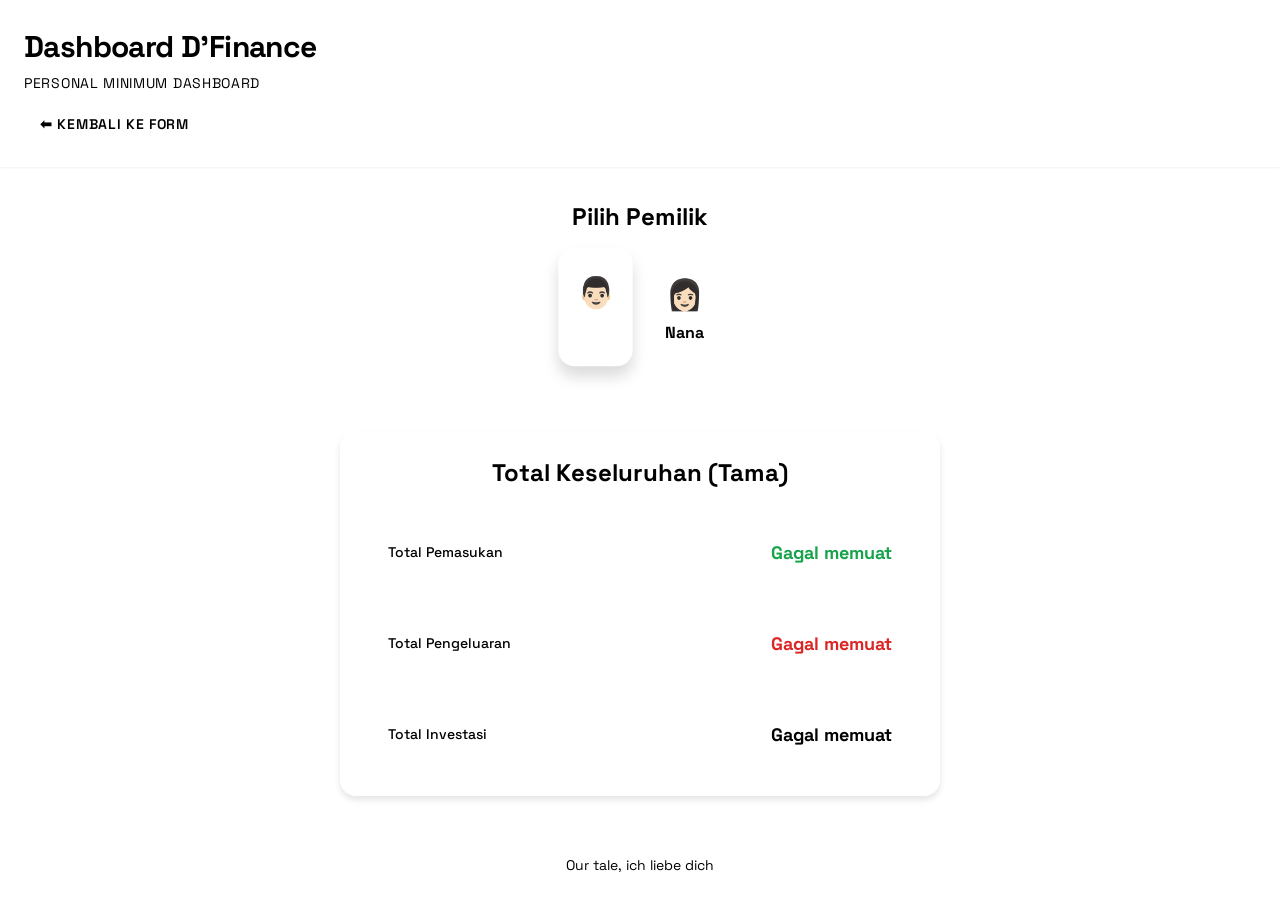
==== frontend/dashboard.html @ e36e6f77 "feat: dashboard minimum page" ====
<!DOCTYPE html>
<html lang="id">
<head>
    <meta charset="UTF-8">
    <meta name="viewport" content="width=device-width, initial-scale=1.0">
    <title>Dashboard Minimum - D'Finance 7386</title>
    <link href="https://fonts.googleapis.com/css2?family=Space+Grotesk:wght@400;500;600;700&family=Playfair+Display:ital,wght@0,400;0,600;1,400&family=Caveat:wght@400;600&display=swap" rel="stylesheet">
    <link rel="stylesheet" href="css/main.css">
    <link rel="stylesheet" href="css/themes.css">
</head>
<body class="theme-tama">
    <div class="app-container">
        <header class="app-header">
            <div class="header-content">
                <h1 class="app-title">Dashboard D'Finance</h1>
                <p class="app-subtitle">Personal Minimum Dashboard</p>
                <div class="header-actions" style="margin-top: 0.75rem;">
                    <a href="index.html" class="btn" style="background-color: transparent; border: 1px solid var(--accent-color); color: var(--accent-color); font-size: 0.875rem; padding: 0.5rem 1rem; display: inline-flex; align-items: center; text-decoration: none;">
                        ⬅ Kembali ke Form
                    </a>
                </div>
            </div>
        </header>

        <main class="app-main" style="flex-direction: column; align-items: center;">
            <div style="text-align: center; margin-bottom: 2rem;">
                <h2 style="font-size: 1.5rem; margin-bottom: 1rem; color: var(--text-primary);">Pilih Pemilik</h2>
                <div class="owner-selector" style="display: flex; gap: 1rem; justify-content: center; max-width: 400px; margin: 0 auto;">
                    <button class="owner-btn active" id="btnTama" onclick="selectOwner('Tama')">
                        <span class="owner-icon">👨🏻</span>
                        <span class="owner-name">Tama</span>
                    </button>
                    <button class="owner-btn" id="btnNana" onclick="selectOwner('Nana')">
                        <span class="owner-icon">👩🏻</span>
                        <span class="owner-name">Nana</span>
                    </button>
                </div>
            </div>

            <div class="quick-stats" id="dashboardStats" style="width: 100%; max-width: 600px; position: static;">
                <h3 class="stats-title" style="text-align: center; font-size: 1.5rem; margin-bottom: 1.5rem;" id="dashboardOwnerTitle">Total Keseluruhan (Tama)</h3>
                <div class="stats-grid">
                    <div class="stat-item" style="padding: 1.5rem;">
                        <span class="stat-label">Total Pemasukan</span>
                        <span class="stat-value stat-income" id="totalIncome">Memuat...</span>
                    </div>
                    <div class="stat-item" style="padding: 1.5rem;">
                        <span class="stat-label">Total Pengeluaran</span>
                        <span class="stat-value stat-expense" id="totalExpense">Memuat...</span>
                    </div>
                    <div class="stat-item" style="padding: 1.5rem;">
                        <span class="stat-label">Total Investasi</span>
                        <span class="stat-value stat-investment" id="totalInvestment">Memuat...</span>
                    </div>
                </div>
            </div>
        </main>
        <footer class="app-footer">
            <p class="footer-text">Our tale, ich liebe dich</p>
        </footer>
    </div>

    <script src="js/config-loader.js"></script>
    <script>
        let allStats = null;
        let currentOwner = 'Tama';

        async function fetchDashboardStats() {
            try {
                const configLoader = new ConfigLoader();
                await configLoader.load();
                
                const response = await fetch(`${configLoader.config.appsScriptUrl}?action=getStats`);
                const data = await response.json();
                
                if (data.success && data.stats) {
                    allStats = data.stats;
                    renderStats();
                }
            } catch (e) {
                console.error(e);
                document.getElementById('totalIncome').textContent = "Gagal memuat";
                document.getElementById('totalExpense').textContent = "Gagal memuat";
                document.getElementById('totalInvestment').textContent = "Gagal memuat";
            }
        }

        function formatCurrency(amount) {
            return new Intl.NumberFormat('id-ID', {
                style: 'currency',
                currency: 'IDR',
                minimumFractionDigits: 0,
                maximumFractionDigits: 0
            }).format(amount);
        }

        function selectOwner(owner) {
            currentOwner = owner;
            document.body.className = `theme-${owner.toLowerCase()}`;
            
            document.getElementById('btnTama').classList.toggle('active', owner === 'Tama');
            document.getElementById('btnNana').classList.toggle('active', owner === 'Nana');
            
            renderStats();
        }

        function renderStats() {
            document.getElementById('dashboardOwnerTitle').textContent = `Total Keseluruhan (${currentOwner})`;
            
            if (allStats && allStats[currentOwner]) {
                const s = allStats[currentOwner];
                document.getElementById('totalIncome').textContent = formatCurrency(s.income);
                document.getElementById('totalExpense').textContent = formatCurrency(s.expense);
                document.getElementById('totalInvestment').textContent = formatCurrency(s.investment);
            } else if (allStats) {
                document.getElementById('totalIncome').textContent = "Rp 0";
                document.getElementById('totalExpense').textContent = "Rp 0";
                document.getElementById('totalInvestment').textContent = "Rp 0";
            }
        }
        
        // Parse URL params
        const urlParams = new URLSearchParams(window.location.search);
        const ownerParam = urlParams.get('owner');
        if (ownerParam && (ownerParam === 'Tama' || ownerParam === 'Nana')) {
            currentOwner = ownerParam;
            selectOwner(currentOwner);
        } else {
            selectOwner('Tama');
        }

        fetchDashboardStats();
    </script>
</body>
</html>
---- frontend/css/main.css ----
/* ============================================
   BINDER 7386 BUDGETING APP - MAIN STYLESHEET
   ============================================ */

* {
    margin: 0;
    padding: 0;
    box-sizing: border-box;
}

:root {
    /* Spacing */
    --spacing-xs: 0.25rem;
    --spacing-sm: 0.5rem;
    --spacing-md: 1rem;
    --spacing-lg: 1.5rem;
    --spacing-xl: 2rem;
    --spacing-xxl: 3rem;

    /* Typography */
    --font-primary: 'Space Grotesk', sans-serif;
    --font-secondary: 'Playfair Display', serif;
    --font-handwriting: 'Caveat', cursive;
    
    --font-size-xs: 0.75rem;
    --font-size-sm: 0.875rem;
    --font-size-base: 1rem;
    --font-size-lg: 1.125rem;
    --font-size-xl: 1.25rem;
    --font-size-2xl: 1.5rem;
    --font-size-3xl: 1.875rem;
    --font-size-4xl: 2.25rem;

    --line-height-tight: 1.2;
    --line-height-normal: 1.5;
    --line-height-loose: 1.75;

    /* Border Radius */
    --radius-sm: 0.25rem;
    --radius-md: 0.5rem;
    --radius-lg: 1rem;
    --radius-full: 9999px;

    /* Transitions */
    --transition-fast: 150ms ease-in-out;
    --transition-base: 300ms ease-in-out;
    --transition-slow: 500ms ease-in-out;

    /* Shadows */
    --shadow-sm: 0 1px 2px rgba(0, 0, 0, 0.05);
    --shadow-md: 0 4px 6px rgba(0, 0, 0, 0.1);
    --shadow-lg: 0 10px 15px rgba(0, 0, 0, 0.15);
    --shadow-xl: 0 20px 25px rgba(0, 0, 0, 0.2);
}

html {
    font-size: 16px;
    -webkit-font-smoothing: antialiased;
    -moz-osx-font-smoothing: grayscale;
}

body {
    font-family: var(--font-primary);
    line-height: var(--line-height-normal);
    transition:
        background-color var(--transition-base),
        color var(--transition-base);
}

/* Smooth full-page theme crossfade — triggered by ThemeManager */
body.theme-transitioning *,
body.theme-transitioning {
    transition:
        background-color 0.35s ease,
        color 0.35s ease,
        border-color 0.35s ease,
        box-shadow 0.35s ease !important;
}

/* ============================================
   LAYOUT STRUCTURE
   ============================================ */

.app-container {
    display: flex;
    flex-direction: column;
    min-height: 100vh;
    background-color: var(--bg-primary);
    color: var(--text-primary);
}

.app-header {
    padding: var(--spacing-lg) var(--spacing-lg);
    border-bottom: 1px solid var(--border-color);
    background-color: var(--bg-secondary);
    display: flex;
    justify-content: space-between;
    align-items: center;
    box-shadow: var(--shadow-sm);
    position: sticky;
    top: 0;
    z-index: 100;
}

.header-content {
    flex: 1;
}

.app-title {
    font-size: var(--font-size-3xl);
    font-weight: 700;
    margin: 0;
    color: var(--accent-color);
    letter-spacing: -0.02em;
}

.app-subtitle {
    font-size: var(--font-size-sm);
    color: var(--text-secondary);
    margin-top: var(--spacing-xs);
    text-transform: uppercase;
    letter-spacing: 0.05em;
}

.app-main {
    flex: 1;
    display: flex;
    gap: var(--spacing-xl);
    padding: var(--spacing-xl) var(--spacing-lg);
    max-width: 1200px;
    margin: 0 auto;
    width: 100%;
}

.app-footer {
    padding: var(--spacing-lg);
    text-align: center;
    border-top: 1px solid var(--border-color);
    background-color: var(--bg-secondary);
    color: var(--text-secondary);
    font-size: var(--font-size-sm);
}

/* ============================================
   FORM STYLES
   ============================================ */

.transaction-form {
    flex: 1;
    min-width: 0;
    background-color: var(--bg-secondary);
    padding: var(--spacing-lg);
    border-radius: var(--radius-lg);
    box-shadow: var(--shadow-md);
    border: 1px solid var(--border-color);
    position: relative;
}

.form-group {
    margin-bottom: var(--spacing-lg);
    display: flex;
    flex-direction: column;
}

.form-group--owner {
    margin-bottom: var(--spacing-xl);
}

.form-label {
    font-size: var(--font-size-base);
    font-weight: 600;
    margin-bottom: var(--spacing-sm);
    color: var(--text-primary);
    display: flex;
    align-items: center;
    gap: var(--spacing-sm);
}

.optional-badge {
    font-size: var(--font-size-xs);
    font-weight: 400;
    color: var(--text-secondary);
    padding: 0 var(--spacing-sm);
}

/* Owner Selector */
.owner-hint {
    font-size: var(--font-size-xs);
    color: var(--text-secondary);
    margin-bottom: var(--spacing-sm);
    margin-top: calc(-0.25 * var(--spacing-sm));
    opacity: 0.75;
}

.owner-selector {
    display: grid;
    grid-template-columns: 1fr 1fr;
    gap: var(--spacing-md);
}

/* Small badge showing the theme name inside the owner button */
.owner-theme-tag {
    font-size: 0.65rem;
    font-weight: 600;
    letter-spacing: 0.08em;
    text-transform: uppercase;
    opacity: 0.55;
    margin-top: 2px;
}

.owner-btn {
    padding: var(--spacing-lg) var(--spacing-md);
    border: 2px solid var(--border-color);
    border-radius: var(--radius-lg);
    background-color: var(--bg-primary);
    color: var(--text-secondary);
    cursor: pointer;
    transition: all 0.3s cubic-bezier(0.34, 1.56, 0.64, 1);
    display: flex;
    flex-direction: column;
    align-items: center;
    gap: var(--spacing-sm);
    font-family: var(--font-primary);
    font-size: var(--font-size-base);
    font-weight: 600;
    min-height: 110px;
    position: relative;
    overflow: hidden;
}

.owner-btn:hover {
    border-color: var(--accent-color);
    background-color: var(--bg-secondary);
    transform: translateY(-2px);
}

.owner-btn.active {
    border-color: var(--accent-color);
    background-color: var(--accent-color);
    color: white;
    box-shadow: var(--shadow-lg);
    transform: translateY(-2px) scale(1.02);
}

.owner-icon {
    font-size: var(--font-size-3xl);
    transition: transform 0.3s ease;
}

.owner-btn:hover .owner-icon {
    transform: scale(1.15);
}

.owner-name {
    font-size: var(--font-size-base);
    font-weight: 700;
    letter-spacing: 0.02em;
}

/* Form Inputs */
.form-input {
    padding: var(--spacing-md);
    border: 1px solid var(--border-color);
    border-radius: var(--radius-md);
    font-family: var(--font-primary);
    font-size: var(--font-size-base);
    color: var(--text-primary);
    background-color: var(--bg-primary);
    transition: all var(--transition-base);
}

.form-input:focus {
    outline: none;
    border-color: var(--accent-color);
    box-shadow: 0 0 0 3px var(--accent-color-20);
}

.form-input::placeholder {
    color: var(--text-secondary);
}

.form-select {
    appearance: none;
    background-image: url("data:image/svg+xml;charset=UTF-8,%3csvg xmlns='http://www.w3.org/2000/svg' viewBox='0 0 24 24' fill='none' stroke='currentColor' stroke-width='2' stroke-linecap='round' stroke-linejoin='round'%3e%3cpolyline points='6 9 12 15 18 9'%3e%3c/polyline%3e%3c/svg%3e");
    background-repeat: no-repeat;
    background-position: right var(--spacing-md) center;
    background-size: 1.25rem;
    padding-right: calc(var(--spacing-md) + 1.75rem);
}

.form-textarea {
    resize: vertical;
    min-height: 6rem;
    font-family: var(--font-primary);
}

/* Amount Input */
.amount-input-wrapper {
    position: relative;
    display: flex;
    align-items: center;
}

.currency-prefix {
    position: absolute;
    left: var(--spacing-md);
    color: var(--text-secondary);
    font-weight: 600;
    pointer-events: none;
}

.amount-input {
    padding-left: calc(var(--spacing-md) + 1.75rem) !important;
    text-align: right;
    font-weight: 600;
    font-size: var(--font-size-lg);
}

.form-hint {
    display: block;
    margin-top: var(--spacing-sm);
    font-size: var(--font-size-sm);
    color: var(--text-secondary);
}

/* Image Upload */
.image-upload-area {
    border: 2px dashed var(--border-color);
    border-radius: var(--radius-lg);
    padding: var(--spacing-lg);
    text-align: center;
    cursor: pointer;
    transition: all var(--transition-base);
    background-color: var(--bg-primary);
}

.image-upload-area:hover {
    border-color: var(--accent-color);
    background-color: var(--accent-color-10);
}

.image-upload-area.drag-over {
    border-color: var(--accent-color);
    background-color: var(--accent-color-10);
}

.image-input {
    display: none;
}

.upload-prompt {
    display: flex;
    flex-direction: column;
    align-items: center;
    gap: var(--spacing-sm);
    color: var(--text-secondary);
}

.upload-icon {
    font-size: var(--font-size-4xl);
}

.upload-prompt p {
    margin: 0;
    font-weight: 500;
}

.upload-prompt small {
    font-size: var(--font-size-xs);
    color: var(--text-secondary);
}

.image-preview {
    position: relative;
    margin-top: var(--spacing-md);
    border-radius: var(--radius-lg);
    overflow: hidden;
}

.image-preview img {
    max-width: 100%;
    max-height: 200px;
    border-radius: var(--radius-lg);
}

.btn-remove-image {
    position: absolute;
    top: var(--spacing-sm);
    right: var(--spacing-sm);
    width: 2rem;
    height: 2rem;
    border-radius: 50%;
    background-color: rgba(0, 0, 0, 0.7);
    color: white;
    border: none;
    cursor: pointer;
    display: flex;
    align-items: center;
    justify-content: center;
    font-size: var(--font-size-lg);
    transition: background-color var(--transition-base);
}

.btn-remove-image:hover {
    background-color: rgba(0, 0, 0, 0.9);
}

/* Form Feedback */
.form-feedback {
    padding: var(--spacing-md);
    border-radius: var(--radius-md);
    margin-bottom: var(--spacing-lg);
    font-size: var(--font-size-sm);
    animation: slideDown var(--transition-base);
}

.form-feedback.success {
    background-color: var(--success-bg);
    color: var(--success-text);
    border-left: 4px solid var(--success-color);
}

.form-feedback.error {
    background-color: var(--error-bg);
    color: var(--error-text);
    border-left: 4px solid var(--error-color);
}

.form-feedback.warning {
    background-color: var(--warning-bg);
    color: var(--warning-text);
    border-left: 4px solid var(--warning-color);
}

/* Form Loading */
.form-loading {
    position: absolute;
    inset: 0;
    background-color: rgba(255, 255, 255, 0.8);
    border-radius: var(--radius-lg);
    display: flex;
    flex-direction: column;
    align-items: center;
    justify-content: center;
    gap: var(--spacing-md);
    z-index: 50;
}

.spinner {
    width: 3rem;
    height: 3rem;
    border: 3px solid var(--accent-color-20);
    border-top-color: var(--accent-color);
    border-radius: 50%;
    animation: spin 1s linear infinite;
}

/* ============================================
   BUTTONS
   ============================================ */

.btn {
    padding: var(--spacing-md) var(--spacing-lg);
    border: none;
    border-radius: var(--radius-md);
    font-family: var(--font-primary);
    font-size: var(--font-size-base);
    font-weight: 600;
    cursor: pointer;
    transition: all var(--transition-base);
    text-transform: uppercase;
    letter-spacing: 0.05em;
    display: inline-flex;
    align-items: center;
    justify-content: center;
    gap: var(--spacing-sm);
}

.btn-primary {
    background-color: var(--accent-color);
    color: white;
    width: 100%;
}

.btn-primary:hover {
    background-color: var(--accent-color-dark);
    box-shadow: var(--shadow-md);
}

.btn-primary:active {
    transform: scale(0.98);
}

.btn-primary:disabled {
    opacity: 0.6;
    cursor: not-allowed;
}

.btn-submit {
    margin-top: var(--spacing-lg);
    padding: var(--spacing-lg);
    font-size: var(--font-size-lg);
}

.btn-loader {
    font-size: var(--font-size-2xl);
    animation: bounce 1s infinite;
}

/* ============================================
   THEME SWITCHER
   ============================================ */

.theme-switcher {
    padding: var(--spacing-sm) var(--spacing-md);
    border: 1px solid var(--border-color);
    border-radius: var(--radius-full);
    background-color: var(--bg-primary);
    color: var(--text-primary);
    cursor: pointer;
    transition: all var(--transition-base);
    display: flex;
    align-items: center;
    gap: var(--spacing-sm);
    font-size: var(--font-size-sm);
    font-weight: 500;
}

.theme-switcher:hover {
    border-color: var(--accent-color);
    background-color: var(--accent-color-10);
}

.theme-indicator {
    width: 0.75rem;
    height: 0.75rem;
    border-radius: 50%;
    background-color: var(--accent-color);
}

/* ============================================
   QUICK STATS
   ============================================ */

.quick-stats {
    width: 300px;
    background-color: var(--bg-secondary);
    padding: var(--spacing-lg);
    border-radius: var(--radius-lg);
    box-shadow: var(--shadow-md);
    border: 1px solid var(--border-color);
    height: fit-content;
    position: sticky;
    top: calc(var(--spacing-xl) + 4rem);
}

.stats-title {
    font-size: var(--font-size-lg);
    font-weight: 700;
    margin-bottom: var(--spacing-lg);
    color: var(--text-primary);
}

.stats-grid {
    display: flex;
    flex-direction: column;
    gap: var(--spacing-md);
}

.stat-item {
    display: flex;
    justify-content: space-between;
    align-items: center;
    padding: var(--spacing-md);
    background-color: var(--bg-primary);
    border-radius: var(--radius-md);
    border: 1px solid var(--border-color);
}

.stat-label {
    font-size: var(--font-size-sm);
    color: var(--text-secondary);
    font-weight: 500;
}

.stat-value {
    font-size: var(--font-size-lg);
    font-weight: 700;
    font-variant-numeric: tabular-nums;
}

.stat-income {
    color: #16a34a;
}

.stat-expense {
    color: #dc2626;
}

.stat-net {
    color: var(--accent-color);
}

/* ============================================
   RESPONSIVE DESIGN
   ============================================ */

@media (max-width: 1024px) {
    .app-main {
        flex-direction: column;
    }

    .quick-stats {
        width: 100%;
        position: static;
        order: -1;
    }
}

@media (max-width: 768px) {
    .app-header {
        flex-direction: column;
        text-align: center;
        gap: var(--spacing-md);
    }

    .app-main {
        padding: var(--spacing-lg) var(--spacing-md);
        gap: var(--spacing-lg);
    }

    .transaction-form {
        padding: var(--spacing-md);
    }

    .owner-selector {
        grid-template-columns: 1fr;
    }

    .form-group {
        margin-bottom: var(--spacing-md);
    }

    .stats-grid {
        grid-template-columns: 1fr;
    }
}

@media (max-width: 480px) {
    :root {
        --spacing-lg: 1rem;
        --font-size-2xl: 1.25rem;
        --font-size-3xl: 1.5rem;
    }

    .app-header {
        padding: var(--spacing-md);
    }

    .app-main {
        padding: var(--spacing-md);
    }

    .app-title {
        font-size: var(--font-size-2xl);
    }

    .transaction-form {
        padding: var(--spacing-md);
    }

    .btn {
        padding: var(--spacing-md);
        font-size: var(--font-size-sm);
    }
}

/* ============================================
   ANIMATIONS
   ============================================ */

@keyframes slideDown {
    from {
        opacity: 0;
        transform: translateY(-0.75rem);
    }
    to {
        opacity: 1;
        transform: translateY(0);
    }
}

@keyframes spin {
    to {
        transform: rotate(360deg);
    }
}

@keyframes bounce {
    0%, 100% {
        opacity: 1;
    }
    50% {
        opacity: 0.5;
    }
}

/* Pulse animation for selected owner icon */
@keyframes ownerPulse {
    0%, 100% {
        transform: scale(1);
    }
    50% {
        transform: scale(1.2);
    }
}

/* Shimmer for submit button */
@keyframes shimmer {
    0% { left: -100%; }
    100% { left: 200%; }
}

/* Fade-in for form feedback */
@keyframes fadeInUp {
    from {
        opacity: 0;
        transform: translateY(0.5rem);
    }
    to {
        opacity: 1;
        transform: translateY(0);
    }
}

.form-feedback {
    animation: fadeInUp 0.3s ease;
}
/ *   D a s h b o a r d   M o d a l   * /  
 . d a s h b o a r d - m o d a l   {   d i s p l a y :   n o n e ;   p o s i t i o n :   f i x e d ;   i n s e t :   0 ;   b a c k g r o u n d - c o l o r :   r g b a ( 0 ,   0 ,   0 ,   0 . 5 ) ;   z - i n d e x :   1 0 0 0 ;   a l i g n - i t e m s :   c e n t e r ;   j u s t i f y - c o n t e n t :   c e n t e r ;   b a c k d r o p - f i l t e r :   b l u r ( 4 p x ) ;   a n i m a t i o n :   f a d e I n   0 . 3 s   e a s e ;   }  
 . d a s h b o a r d - m o d a l . a c t i v e   {   d i s p l a y :   f l e x ;   }  
 . d a s h b o a r d - m o d a l - c o n t e n t   {   b a c k g r o u n d - c o l o r :   v a r ( - - b g - s e c o n d a r y ) ;   p a d d i n g :   v a r ( - - s p a c i n g - x l ) ;   b o r d e r - r a d i u s :   v a r ( - - r a d i u s - l g ) ;   b o x - s h a d o w :   v a r ( - - s h a d o w - x l ) ;   w i d t h :   9 0 % ;   m a x - w i d t h :   5 0 0 p x ;   p o s i t i o n :   r e l a t i v e ;   b o r d e r :   1 p x   s o l i d   v a r ( - - b o r d e r - c o l o r ) ;   a n i m a t i o n :   s l i d e U p   0 . 3 s   e a s e ;   }  
 . b t n - c l o s e - m o d a l   {   p o s i t i o n :   a b s o l u t e ;   t o p :   v a r ( - - s p a c i n g - m d ) ;   r i g h t :   v a r ( - - s p a c i n g - m d ) ;   b a c k g r o u n d :   n o n e ;   b o r d e r :   n o n e ;   f o n t - s i z e :   v a r ( - - f o n t - s i z e - x l ) ;   c o l o r :   v a r ( - - t e x t - s e c o n d a r y ) ;   c u r s o r :   p o i n t e r ;   t r a n s i t i o n :   c o l o r   v a r ( - - t r a n s i t i o n - b a s e ) ;   }  
 . b t n - c l o s e - m o d a l : h o v e r   {   c o l o r :   v a r ( - - t e x t - p r i m a r y ) ;   }  
 . m o d a l - t i t l e   {   f o n t - s i z e :   v a r ( - - f o n t - s i z e - 2 x l ) ;   f o n t - w e i g h t :   7 0 0 ;   c o l o r :   v a r ( - - a c c e n t - c o l o r ) ;   m a r g i n - b o t t o m :   v a r ( - - s p a c i n g - x s ) ;   }  
 . m o d a l - s u b t i t l e   {   f o n t - s i z e :   v a r ( - - f o n t - s i z e - s m ) ;   c o l o r :   v a r ( - - t e x t - s e c o n d a r y ) ;   m a r g i n - b o t t o m :   v a r ( - - s p a c i n g - l g ) ;   }  
 @ k e y f r a m e s   s l i d e U p   {   f r o m   {   t r a n s f o r m :   t r a n s l a t e Y ( 2 0 p x ) ;   o p a c i t y :   0 ;   }   t o   {   t r a n s f o r m :   t r a n s l a t e Y ( 0 ) ;   o p a c i t y :   1 ;   }   }  
 
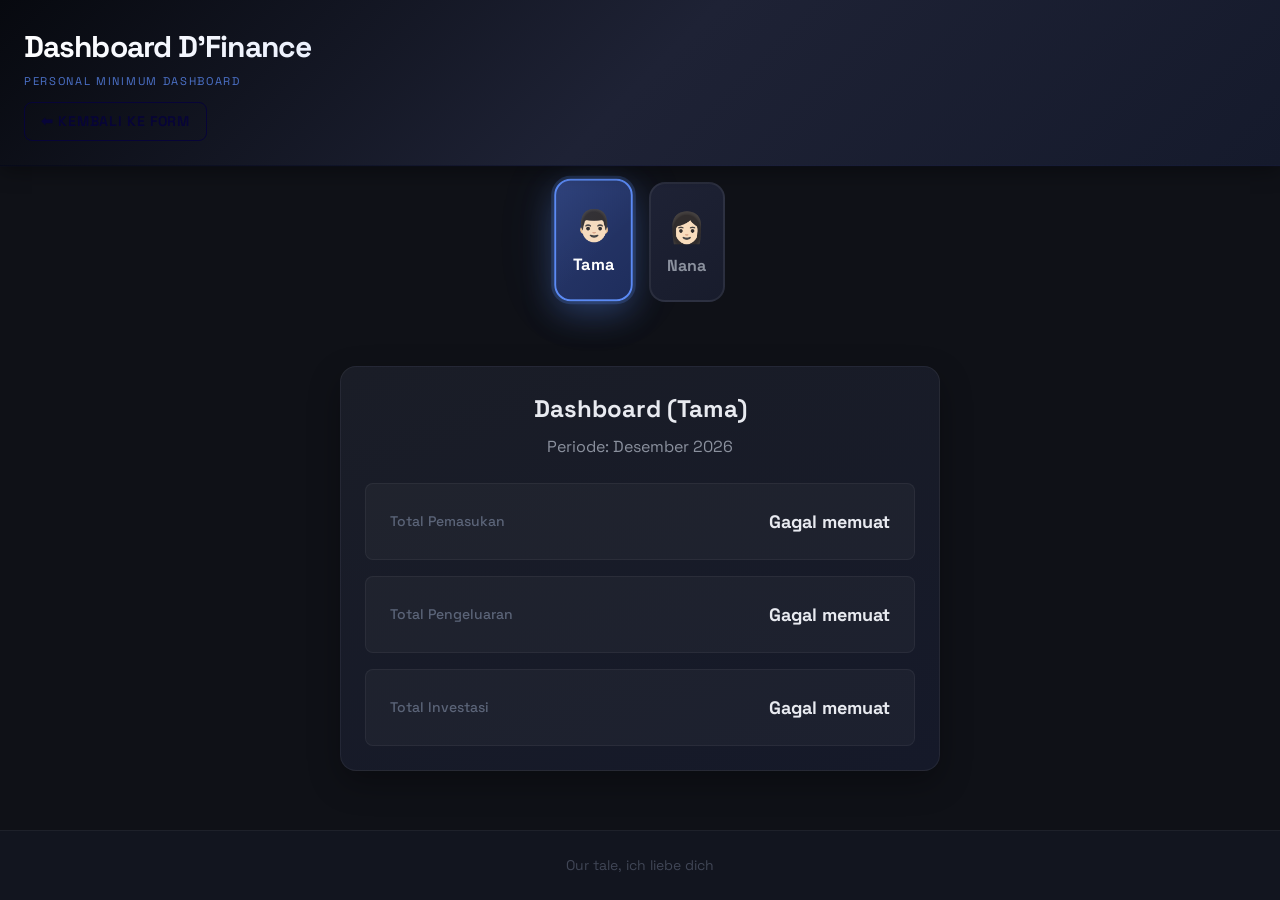
==== commit f0ffd772: "feat: updated dashboard and app script sync" ====
--- a/frontend/dashboard.html
+++ b/frontend/dashboard.html
@@ -6,7 +6,8 @@
     <title>Dashboard Minimum - D'Finance 7386</title>
     <link href="https://fonts.googleapis.com/css2?family=Space+Grotesk:wght@400;500;600;700&family=Playfair+Display:ital,wght@0,400;0,600;1,400&family=Caveat:wght@400;600&display=swap" rel="stylesheet">
     <link rel="stylesheet" href="css/main.css">
-    <link rel="stylesheet" href="css/themes.css">
+    <link rel="stylesheet" href="css/theme-tama.css">
+    <link rel="stylesheet" href="css/theme-nana.css">
 </head>
 <body class="theme-tama">
     <div class="app-container">
@@ -21,10 +22,8 @@
                 </div>
             </div>
         </header>
-
-        <main class="app-main" style="flex-direction: column; align-items: center;">
-            <div style="text-align: center; margin-bottom: 2rem;">
-                <h2 style="font-size: 1.5rem; margin-bottom: 1rem; color: var(--text-primary);">Pilih Pemilik</h2>
+        <main class="app-main" style="flex-direction: column; align-items: center; padding-top: 1rem;">
+            <div style="text-align: center; margin-bottom: 2rem; width: 100%;">
                 <div class="owner-selector" style="display: flex; gap: 1rem; justify-content: center; max-width: 400px; margin: 0 auto;">
                     <button class="owner-btn active" id="btnTama" onclick="selectOwner('Tama')">
                         <span class="owner-icon">👨🏻</span>
@@ -38,7 +37,8 @@
             </div>
 
             <div class="quick-stats" id="dashboardStats" style="width: 100%; max-width: 600px; position: static;">
-                <h3 class="stats-title" style="text-align: center; font-size: 1.5rem; margin-bottom: 1.5rem;" id="dashboardOwnerTitle">Total Keseluruhan (Tama)</h3>
+                <h3 class="stats-title" style="text-align: center; font-size: 1.5rem; margin-bottom: 0.5rem;" id="dashboardOwnerTitle">Dashboard (Tama)</h3>
+                <p style="text-align: center; margin-bottom: 1.5rem; color: var(--text-secondary);" id="dashboardMonth">Bulan Berjalan</p>
                 <div class="stats-grid">
                     <div class="stat-item" style="padding: 1.5rem;">
                         <span class="stat-label">Total Pemasukan</span>
@@ -60,17 +60,14 @@
         </footer>
     </div>
 
-    <script src="js/config-loader.js"></script>
     <script>
+        const APPS_SCRIPT_URL = 'https://script.google.com/macros/s/AKfycbz-ZD9NEUQsCjMRz-9q4ahiVOUrb4tHET0XsEoPFC6emY-LQ_qFGBbL3QrKPsUYg9aR/exec';
         let allStats = null;
         let currentOwner = 'Tama';
 
         async function fetchDashboardStats() {
             try {
-                const configLoader = new ConfigLoader();
-                await configLoader.load();
-                
-                const response = await fetch(`${configLoader.config.appsScriptUrl}?action=getStats`);
+                const response = await fetch(`${APPS_SCRIPT_URL}?action=getStats`);
                 const data = await response.json();
                 
                 if (data.success && data.stats) {
@@ -96,7 +93,10 @@
 
         function selectOwner(owner) {
             currentOwner = owner;
-            document.body.className = `theme-${owner.toLowerCase()}`;
+            
+            // Set theme to match main page
+            const theme = owner === 'Tama' ? 'theme-tama' : 'theme-nana';
+            document.body.className = theme;
             
             document.getElementById('btnTama').classList.toggle('active', owner === 'Tama');
             document.getElementById('btnNana').classList.toggle('active', owner === 'Nana');
@@ -105,7 +105,11 @@
         }
 
         function renderStats() {
-            document.getElementById('dashboardOwnerTitle').textContent = `Total Keseluruhan (${currentOwner})`;
+            document.getElementById('dashboardOwnerTitle').textContent = `Dashboard (${currentOwner})`;
+            
+            const date = new Date();
+            const monthName = date.toLocaleString('id-ID', { month: 'long', year: 'numeric' });
+            document.getElementById('dashboardMonth').textContent = `Periode: ${monthName}`;
             
             if (allStats && allStats[currentOwner]) {
                 const s = allStats[currentOwner];
--- a/frontend/css/theme-tama.css
+++ b/frontend/css/theme-tama.css
@@ -0,0 +1,332 @@
+/* ============================================
+   TAMA THEME - Deep Graphite & Midnight
+   Modern, sharp, dark executive aesthetic
+   ============================================ */
+
+.theme-tama {
+    --bg-primary: #0f1117;
+    --bg-secondary: #1a1d27;
+    --bg-tertiary: #12151f;
+    --text-primary: #e8eaf0;
+    --text-secondary: #8b919e;
+    --border-color: #2a2f3e;
+    --accent-color: #070438;
+    --accent-color-dark: #020217;
+    --accent-color-20: rgba(20, 18, 90, 0.2);
+    --accent-color-10: rgba(20, 18, 90, 0.1);
+
+    /* Status Colors */
+    --success-color: #22c55e;
+    --success-bg: rgba(34, 197, 94, 0.12);
+    --success-text: #86efac;
+
+    --error-color: #f87171;
+    --error-bg: rgba(248, 113, 113, 0.12);
+    --error-text: #fca5a5;
+
+    --warning-color: #fbbf24;
+    --warning-bg: rgba(251, 191, 36, 0.12);
+    --warning-text: #fcd34d;
+}
+
+/* ---- Body Background ---- */
+.theme-tama body,
+.theme-tama {
+    background-color: var(--bg-primary);
+}
+
+/* ---- Header ---- */
+.theme-tama .app-header {
+    background: linear-gradient(135deg, #07090f 0%, #1e2235 50%, #151a2c 100%);
+    border-bottom: 1px solid rgba(13, 14, 85, 0.15);
+    box-shadow: 0 1px 0 rgba(13, 14, 85, 0.08), 0 4px 20px rgba(0, 0, 0, 0.4);
+}
+
+.theme-tama .app-title {
+    color: #e8eaf0;
+    font-family: 'Space Grotesk', sans-serif;
+    font-weight: 700;
+    letter-spacing: -0.03em;
+    background: linear-gradient(135deg, #ffffff 0%, #b0c4f5 100%);
+    -webkit-background-clip: text;
+    -webkit-text-fill-color: transparent;
+    background-clip: text;
+}
+
+.theme-tama .app-subtitle {
+    color: #5b8af5;
+    font-family: 'Space Grotesk', sans-serif;
+    font-size: 0.7rem;
+    letter-spacing: 0.15em;
+    text-transform: uppercase;
+    opacity: 0.8;
+}
+
+/* ---- App Container ---- */
+.theme-tama .app-container {
+    background-color: var(--bg-primary);
+}
+
+/* ---- Form Card ---- */
+.theme-tama .transaction-form {
+    background: linear-gradient(160deg, #1a1d27 0%, #151929 100%);
+    border: 1px solid rgba(255, 255, 255, 0.06);
+    box-shadow: 0 24px 48px rgba(0, 0, 0, 0.4), 0 0 0 1px rgba(91, 138, 245, 0.05);
+}
+
+/* ---- Form Label ---- */
+.theme-tama .form-label {
+    color: #c8cdd8;
+    font-family: 'Space Grotesk', sans-serif;
+    font-size: 0.8rem;
+    font-weight: 600;
+    letter-spacing: 0.08em;
+    text-transform: uppercase;
+}
+
+/* ---- Owner Buttons ---- */
+.theme-tama .owner-btn {
+    border: 2px solid rgba(255, 255, 255, 0.07);
+    background: linear-gradient(145deg, #1e2235 0%, #181c2c 100%);
+    color: #8b919e;
+    font-family: 'Space Grotesk', sans-serif;
+    font-weight: 600;
+    border-radius: 16px;
+    transition: all 0.3s cubic-bezier(0.34, 1.56, 0.64, 1);
+    position: relative;
+    overflow: hidden;
+}
+
+.theme-tama .owner-btn::before {
+    content: '';
+    position: absolute;
+    inset: 0;
+    background: linear-gradient(135deg, rgba(91, 138, 245, 0.1) 0%, transparent 60%);
+    opacity: 0;
+    transition: opacity 0.3s ease;
+}
+
+.theme-tama .owner-btn:hover {
+    border-color: rgba(91, 138, 245, 0.4);
+    color: #c8cdd8;
+    transform: translateY(-2px);
+    box-shadow: 0 8px 24px rgba(0, 0, 0, 0.3), 0 0 0 1px rgba(91, 138, 245, 0.15);
+}
+
+.theme-tama .owner-btn:hover::before {
+    opacity: 1;
+}
+
+.theme-tama .owner-btn.active {
+    background: linear-gradient(135deg, #2a3a6e 0%, #1e2d5c 100%);
+    border-color: #5b8af5;
+    color: #ffffff;
+    box-shadow:
+        0 0 0 3px rgba(91, 138, 245, 0.2),
+        0 12px 32px rgba(91, 138, 245, 0.3),
+        0 0 60px rgba(91, 138, 245, 0.1);
+    transform: translateY(-2px) scale(1.02);
+}
+
+.theme-tama .owner-btn.active::before {
+    opacity: 1;
+}
+
+.theme-tama .owner-btn.active .owner-icon {
+    animation: ownerPulse 2s ease-in-out infinite;
+}
+
+/* ---- Form Inputs ---- */
+.theme-tama .form-input,
+.theme-tama .form-select,
+.theme-tama .form-textarea {
+    background-color: #12151f;
+    border: 1px solid rgba(255, 255, 255, 0.08);
+    color: #e8eaf0;
+    font-family: 'Space Grotesk', sans-serif;
+    transition: all 0.25s ease;
+}
+
+.theme-tama .form-input:focus,
+.theme-tama .form-select:focus,
+.theme-tama .form-textarea:focus {
+    border-color: #5b8af5;
+    background-color: #141827;
+    box-shadow: 0 0 0 3px rgba(91, 138, 245, 0.15), 0 0 20px rgba(91, 138, 245, 0.08);
+}
+
+.theme-tama .form-input::placeholder,
+.theme-tama .form-textarea::placeholder {
+    color: #404656;
+}
+
+/* ---- Select arrow tint ---- */
+.theme-tama .form-select {
+    background-image: url("data:image/svg+xml;charset=UTF-8,%3csvg xmlns='http://www.w3.org/2000/svg' viewBox='0 0 24 24' fill='none' stroke='%235b8af5' stroke-width='2' stroke-linecap='round' stroke-linejoin='round'%3e%3cpolyline points='6 9 12 15 18 9'%3e%3c/polyline%3e%3c/svg%3e");
+}
+
+.theme-tama .form-select option {
+    background-color: #1a1d27;
+    color: #e8eaf0;
+}
+
+/* ---- Amount Input ---- */
+.theme-tama .currency-prefix {
+    color: #5b8af5;
+    font-weight: 700;
+}
+
+.theme-tama .amount-input {
+    font-family: 'Space Grotesk', sans-serif;
+    font-weight: 700;
+    font-size: 1.25rem;
+    color: #e8eaf0;
+}
+
+/* ---- Image Upload Area ---- */
+.theme-tama .image-upload-area {
+    border-color: rgba(255, 255, 255, 0.06);
+    background-color: #12151f;
+}
+
+.theme-tama .image-upload-area:hover {
+    border-color: rgba(91, 138, 245, 0.4);
+    background-color: rgba(91, 138, 245, 0.05);
+}
+
+.theme-tama .image-upload-area.drag-over {
+    border-color: #5b8af5;
+    background-color: rgba(91, 138, 245, 0.08);
+    box-shadow: 0 0 20px rgba(91, 138, 245, 0.12);
+}
+
+.theme-tama .upload-prompt {
+    color: #404656;
+}
+
+/* ---- Submit Button ---- */
+.theme-tama .btn-primary {
+    background: linear-gradient(135deg, #4b7ae8 0%, #2d57c8 100%);
+    color: #ffffff;
+    font-family: 'Space Grotesk', sans-serif;
+    font-weight: 700;
+    letter-spacing: 0.04em;
+    border-radius: 12px;
+    box-shadow: 0 4px 16px rgba(91, 138, 245, 0.25);
+    position: relative;
+    overflow: hidden;
+}
+
+.theme-tama .btn-primary::after {
+    content: '';
+    position: absolute;
+    top: 0; left: -100%;
+    width: 100%; height: 100%;
+    background: linear-gradient(90deg, transparent, rgba(255,255,255,0.15), transparent);
+    transition: left 0.5s ease;
+}
+
+.theme-tama .btn-primary:hover {
+    background: linear-gradient(135deg, #5b8af5 0%, #3d6de0 100%);
+    box-shadow: 0 8px 28px rgba(91, 138, 245, 0.35);
+    transform: translateY(-1px);
+}
+
+.theme-tama .btn-primary:hover::after {
+    left: 100%;
+}
+
+.theme-tama .btn-primary:active {
+    transform: translateY(1px);
+    box-shadow: 0 2px 8px rgba(91, 138, 245, 0.2);
+}
+
+/* ---- Theme Switcher ---- */
+.theme-tama .theme-switcher {
+    background-color: rgba(91, 138, 245, 0.1);
+    border: 1px solid rgba(91, 138, 245, 0.2);
+    color: #b0c4f5;
+    font-family: 'Space Grotesk', sans-serif;
+    font-size: 0.8rem;
+}
+
+.theme-tama .theme-switcher:hover {
+    background-color: rgba(91, 138, 245, 0.18);
+    border-color: rgba(91, 138, 245, 0.35);
+    color: #ffffff;
+}
+
+.theme-tama .theme-indicator {
+    background: radial-gradient(circle, #5b8af5, #3d6de0);
+    box-shadow: 0 0 8px rgba(91, 138, 245, 0.6);
+}
+
+/* ---- Feedback messages ---- */
+.theme-tama .form-feedback {
+    font-family: 'Space Grotesk', sans-serif;
+    font-weight: 500;
+    border-radius: 10px;
+}
+
+/* ---- Quick Stats ---- */
+.theme-tama .quick-stats {
+    background: linear-gradient(160deg, #1a1d27 0%, #151929 100%);
+    border: 1px solid rgba(255, 255, 255, 0.06);
+    box-shadow: 0 12px 32px rgba(0, 0, 0, 0.3);
+}
+
+.theme-tama .stats-title {
+    color: #e8eaf0;
+    font-family: 'Space Grotesk', sans-serif;
+}
+
+.theme-tama .stat-item {
+    background-color: rgba(255, 255, 255, 0.03);
+    border: 1px solid rgba(255, 255, 255, 0.05);
+}
+
+.theme-tama .stat-label {
+    color: #5b6478;
+    font-family: 'Space Grotesk', sans-serif;
+}
+
+.theme-tama .stat-value {
+    color: #e8eaf0;
+    font-family: 'Space Grotesk', sans-serif;
+}
+
+/* ---- Footer ---- */
+.theme-tama .app-footer {
+    background-color: #12151f;
+    border-top: 1px solid rgba(255, 255, 255, 0.05);
+    color: #404656;
+    font-family: 'Space Grotesk', sans-serif;
+}
+
+/* ---- Misc ---- */
+.theme-tama .optional-badge {
+    color: #404656;
+    font-family: 'Space Grotesk', sans-serif;
+    background: rgba(255, 255, 255, 0.04);
+    border: 1px solid rgba(255, 255, 255, 0.06);
+    border-radius: 4px;
+    padding: 1px 8px;
+}
+
+.theme-tama .form-hint {
+    color: #404656;
+    font-family: 'Space Grotesk', sans-serif;
+}
+
+.theme-tama .form-loading {
+    background-color: rgba(26, 29, 39, 0.95);
+    color: #e8eaf0;
+    font-family: 'Space Grotesk', sans-serif;
+    backdrop-filter: blur(8px);
+}
+
+.theme-tama .spinner {
+    border-color: rgba(91, 138, 245, 0.15);
+    border-top-color: #5b8af5;
+    box-shadow: 0 0 16px rgba(91, 138, 245, 0.2);
+}
--- a/frontend/css/theme-nana.css
+++ b/frontend/css/theme-nana.css
@@ -0,0 +1,356 @@
+/* ============================================
+   NANA THEME - Rose Garden & Warm Vintage
+   Feminine, elegant, soft aesthetic
+   ============================================ */
+
+.theme-nana {
+    --bg-primary: #fdf8f2;
+    --bg-secondary: #fffbf7;
+    --bg-tertiary: #f9f3eb;
+    --text-primary: #3a2e28;
+    --text-secondary: #9b8a80;
+    --border-color: #ead5c0;
+    --accent-color: #c96f6f;
+    --accent-color-dark: #b55a5a;
+    --accent-color-20: rgba(201, 111, 111, 0.20);
+    --accent-color-10: rgba(201, 111, 111, 0.10);
+
+    /* Status Colors */
+    --success-color: #7ab67a;
+    --success-bg: rgba(122, 182, 122, 0.12);
+    --success-text: #4a7a4a;
+
+    --error-color: #c96f6f;
+    --error-bg: rgba(201, 111, 111, 0.12);
+    --error-text: #8b3f3f;
+
+    --warning-color: #d4a96a;
+    --warning-bg: rgba(212, 169, 106, 0.12);
+    --warning-text: #8b6535;
+}
+
+/* ---- Body Background ---- */
+.theme-nana body,
+.theme-nana {
+    background-color: var(--bg-primary);
+}
+
+/* ---- Header ---- */
+.theme-nana .app-header {
+    background: linear-gradient(135deg, #c96f6f 0%, #d4856e 40%, #c87a8a 100%);
+    border-bottom: none;
+    box-shadow: 0 4px 24px rgba(201, 111, 111, 0.25), 0 1px 0 rgba(255,255,255,0.15) inset;
+    position: relative;
+    overflow: hidden;
+}
+
+.theme-nana .app-header::before {
+    content: '';
+    position: absolute;
+    top: -50%;
+    right: -20%;
+    width: 300px;
+    height: 300px;
+    border-radius: 50%;
+    background: radial-gradient(circle, rgba(255,255,255,0.08) 0%, transparent 70%);
+    pointer-events: none;
+}
+
+.theme-nana .app-title {
+    color: #fff;
+    font-family: 'Playfair Display', serif;
+    font-weight: 700;
+    letter-spacing: -0.01em;
+    text-shadow: 0 2px 12px rgba(0, 0, 0, 0.15);
+}
+
+.theme-nana .app-subtitle {
+    color: rgba(255, 255, 255, 0.75);
+    font-family: 'Caveat', cursive;
+    font-size: 1.05rem;
+    font-weight: 500;
+    letter-spacing: 0.02em;
+}
+
+/* ---- App Container ---- */
+.theme-nana .app-container {
+    background: linear-gradient(180deg, #fdf8f2 0%, #faf4ee 100%);
+}
+
+/* ---- Form Card ---- */
+.theme-nana .transaction-form {
+    background: #fffbf7;
+    border: 1px solid rgba(201, 111, 111, 0.12);
+    box-shadow:
+        0 2px 0 rgba(255,255,255,0.8) inset,
+        0 24px 48px rgba(180, 100, 80, 0.08),
+        0 0 0 1px rgba(201, 111, 111, 0.05);
+    border-radius: 20px;
+}
+
+/* ---- Form Label ---- */
+.theme-nana .form-label {
+    color: #6b4e3d;
+    font-family: 'Playfair Display', serif;
+    font-size: 1rem;
+    font-weight: 600;
+}
+
+/* ---- Owner Buttons ---- */
+.theme-nana .owner-btn {
+    border: 2px solid #ead5c0;
+    background: linear-gradient(145deg, #fff8f2 0%, #fdf3eb 100%);
+    color: #9b8a80;
+    font-family: 'Caveat', cursive;
+    font-weight: 600;
+    font-size: 1.15rem;
+    border-radius: 18px;
+    transition: all 0.35s cubic-bezier(0.34, 1.56, 0.64, 1);
+    position: relative;
+    overflow: hidden;
+}
+
+.theme-nana .owner-btn::before {
+    content: '';
+    position: absolute;
+    inset: 0;
+    background: linear-gradient(135deg, rgba(201, 111, 111, 0.08) 0%, transparent 60%);
+    opacity: 0;
+    transition: opacity 0.3s ease;
+}
+
+.theme-nana .owner-btn:hover {
+    border-color: rgba(201, 111, 111, 0.4);
+    color: #6b4e3d;
+    transform: translateY(-3px);
+    box-shadow: 0 8px 24px rgba(201, 111, 111, 0.12);
+}
+
+.theme-nana .owner-btn:hover::before {
+    opacity: 1;
+}
+
+.theme-nana .owner-btn.active {
+    background: linear-gradient(135deg, #c96f6f 0%, #d4856e 100%);
+    border-color: #c96f6f;
+    color: #ffffff;
+    box-shadow:
+        0 0 0 3px rgba(201, 111, 111, 0.2),
+        0 12px 32px rgba(201, 111, 111, 0.3),
+        0 0 60px rgba(201, 111, 111, 0.1);
+    transform: translateY(-2px) scale(1.02);
+}
+
+.theme-nana .owner-btn.active::before {
+    opacity: 1;
+}
+
+.theme-nana .owner-btn.active .owner-icon {
+    animation: ownerPulse 2s ease-in-out infinite;
+}
+
+/* ---- Form Inputs ---- */
+.theme-nana .form-input,
+.theme-nana .form-select,
+.theme-nana .form-textarea {
+    background-color: #fffbf7;
+    border: 1px solid #ead5c0;
+    color: #3a2e28;
+    font-family: 'Caveat', cursive;
+    font-size: 1.1rem;
+    font-weight: 500;
+    transition: all 0.25s ease;
+}
+
+.theme-nana .form-input:focus,
+.theme-nana .form-select:focus,
+.theme-nana .form-textarea:focus {
+    border-color: #c96f6f;
+    background-color: #ffffff;
+    box-shadow: 0 0 0 3px rgba(201, 111, 111, 0.12), 0 2px 12px rgba(201, 111, 111, 0.06);
+}
+
+.theme-nana .form-input::placeholder,
+.theme-nana .form-textarea::placeholder {
+    color: #c4b0a8;
+    font-family: 'Caveat', cursive;
+}
+
+/* ---- Select arrow tint ---- */
+.theme-nana .form-select {
+    background-image: url("data:image/svg+xml;charset=UTF-8,%3csvg xmlns='http://www.w3.org/2000/svg' viewBox='0 0 24 24' fill='none' stroke='%23c96f6f' stroke-width='2' stroke-linecap='round' stroke-linejoin='round'%3e%3cpolyline points='6 9 12 15 18 9'%3e%3c/polyline%3e%3c/svg%3e");
+}
+
+.theme-nana .form-select option {
+    background-color: #fffbf7;
+    color: #3a2e28;
+    font-family: sans-serif;
+}
+
+/* ---- Amount Input ---- */
+.theme-nana .currency-prefix {
+    color: #c96f6f;
+    font-weight: 700;
+    font-family: 'Caveat', cursive;
+}
+
+.theme-nana .amount-input {
+    font-family: 'Caveat', cursive;
+    font-weight: 700;
+    font-size: 1.5rem;
+    color: #c96f6f;
+}
+
+/* ---- Image Upload Area ---- */
+.theme-nana .image-upload-area {
+    border-color: #ead5c0;
+    background-color: #fdf8f2;
+}
+
+.theme-nana .image-upload-area:hover {
+    border-color: rgba(201, 111, 111, 0.4);
+    background-color: rgba(201, 111, 111, 0.04);
+}
+
+.theme-nana .image-upload-area.drag-over {
+    border-color: #c96f6f;
+    background-color: rgba(201, 111, 111, 0.06);
+    box-shadow: 0 0 20px rgba(201, 111, 111, 0.1);
+}
+
+.theme-nana .upload-prompt {
+    color: #c4b0a8;
+    font-family: 'Caveat', cursive;
+}
+
+/* ---- Submit Button ---- */
+.theme-nana .btn-primary {
+    background: linear-gradient(135deg, #c96f6f 0%, #d4856e 100%);
+    color: #ffffff;
+    font-family: 'Caveat', cursive;
+    font-weight: 700;
+    font-size: 1.2rem;
+    letter-spacing: 0.03em;
+    border-radius: 14px;
+    box-shadow: 0 4px 16px rgba(201, 111, 111, 0.28);
+    position: relative;
+    overflow: hidden;
+}
+
+.theme-nana .btn-primary::after {
+    content: '';
+    position: absolute;
+    top: 0; left: -100%;
+    width: 100%; height: 100%;
+    background: linear-gradient(90deg, transparent, rgba(255,255,255,0.2), transparent);
+    transition: left 0.5s ease;
+}
+
+.theme-nana .btn-primary:hover {
+    background: linear-gradient(135deg, #d4856e 0%, #c96f6f 100%);
+    box-shadow: 0 8px 28px rgba(201, 111, 111, 0.35);
+    transform: translateY(-1px);
+}
+
+.theme-nana .btn-primary:hover::after {
+    left: 100%;
+}
+
+.theme-nana .btn-primary:active {
+    transform: translateY(1px);
+    box-shadow: 0 2px 8px rgba(201, 111, 111, 0.2);
+}
+
+/* ---- Theme Switcher ---- */
+.theme-nana .theme-switcher {
+    background-color: rgba(255, 255, 255, 0.2);
+    border: 1px solid rgba(255, 255, 255, 0.3);
+    color: #ffffff;
+    font-family: 'Caveat', cursive;
+    font-size: 0.95rem;
+}
+
+.theme-nana .theme-switcher:hover {
+    background-color: rgba(255, 255, 255, 0.28);
+    border-color: rgba(255, 255, 255, 0.45);
+}
+
+.theme-nana .theme-indicator {
+    background: radial-gradient(circle, #fff, #ffd6d6);
+    box-shadow: 0 0 8px rgba(255, 255, 255, 0.7);
+}
+
+/* ---- Feedback messages ---- */
+.theme-nana .form-feedback {
+    font-family: 'Caveat', cursive;
+    font-weight: 600;
+    font-size: 1.05rem;
+    border-radius: 10px;
+}
+
+/* ---- Quick Stats ---- */
+.theme-nana .quick-stats {
+    background: #fffbf7;
+    border: 1px solid rgba(201, 111, 111, 0.1);
+    box-shadow: 0 12px 32px rgba(180, 100, 80, 0.07);
+    border-radius: 20px;
+}
+
+.theme-nana .stats-title {
+    color: #3a2e28;
+    font-family: 'Playfair Display', serif;
+}
+
+.theme-nana .stat-item {
+    background: linear-gradient(145deg, #fdf8f2 0%, #faf3eb 100%);
+    border: 1px solid rgba(201, 111, 111, 0.08);
+}
+
+.theme-nana .stat-label {
+    color: #9b8a80;
+    font-family: 'Caveat', cursive;
+    font-size: 0.95rem;
+}
+
+.theme-nana .stat-value {
+    color: #c96f6f;
+    font-family: 'Caveat', cursive;
+    font-size: 1.2rem;
+}
+
+/* ---- Footer ---- */
+.theme-nana .app-footer {
+    background-color: #faf4ee;
+    border-top: 1px solid #ead5c0;
+    color: #c4b0a8;
+    font-family: 'Caveat', cursive;
+}
+
+/* ---- Misc ---- */
+.theme-nana .optional-badge {
+    color: #c4b0a8;
+    font-family: 'Caveat', cursive;
+    font-size: 0.9rem;
+    background: rgba(201, 111, 111, 0.06);
+    border: 1px solid rgba(201, 111, 111, 0.12);
+    border-radius: 4px;
+    padding: 1px 8px;
+}
+
+.theme-nana .form-hint {
+    color: #c4b0a8;
+    font-family: 'Caveat', cursive;
+}
+
+.theme-nana .form-loading {
+    background-color: rgba(255, 251, 247, 0.95);
+    color: #3a2e28;
+    font-family: 'Caveat', cursive;
+    backdrop-filter: blur(8px);
+}
+
+.theme-nana .spinner {
+    border-color: rgba(201, 111, 111, 0.15);
+    border-top-color: #c96f6f;
+    box-shadow: 0 0 16px rgba(201, 111, 111, 0.15);
+}
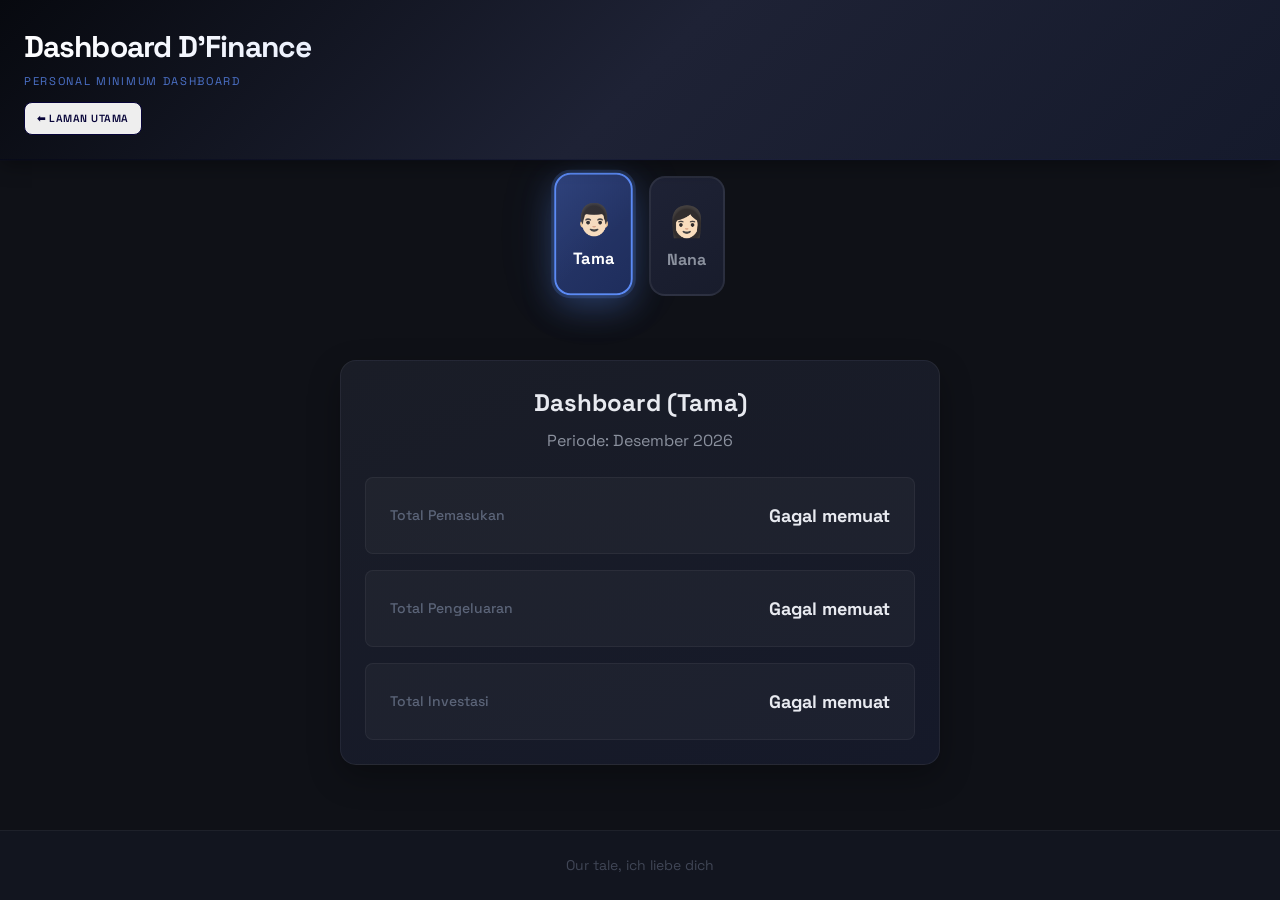
==== commit 8a99ee01: "feat: theme min. dash and sync app script" ====
--- a/frontend/dashboard.html
+++ b/frontend/dashboard.html
@@ -16,8 +16,8 @@
                 <h1 class="app-title">Dashboard D'Finance</h1>
                 <p class="app-subtitle">Personal Minimum Dashboard</p>
                 <div class="header-actions" style="margin-top: 0.75rem;">
-                    <a href="index.html" class="btn" style="background-color: transparent; border: 1px solid var(--accent-color); color: var(--accent-color); font-size: 0.875rem; padding: 0.5rem 1rem; display: inline-flex; align-items: center; text-decoration: none;">
-                        ⬅ Kembali ke Form
+                    <a href="index.html" class="btn" style="background-color: #eeeeee; border: 1px solid var(--accent-color); color: var(--accent-color); font-size: 0.65rem; padding: 0.5rem 0.75rem; display: inline-flex; align-items: center; text-decoration: none;">
+                        ⬅ Laman Utama
                     </a>
                 </div>
             </div>
